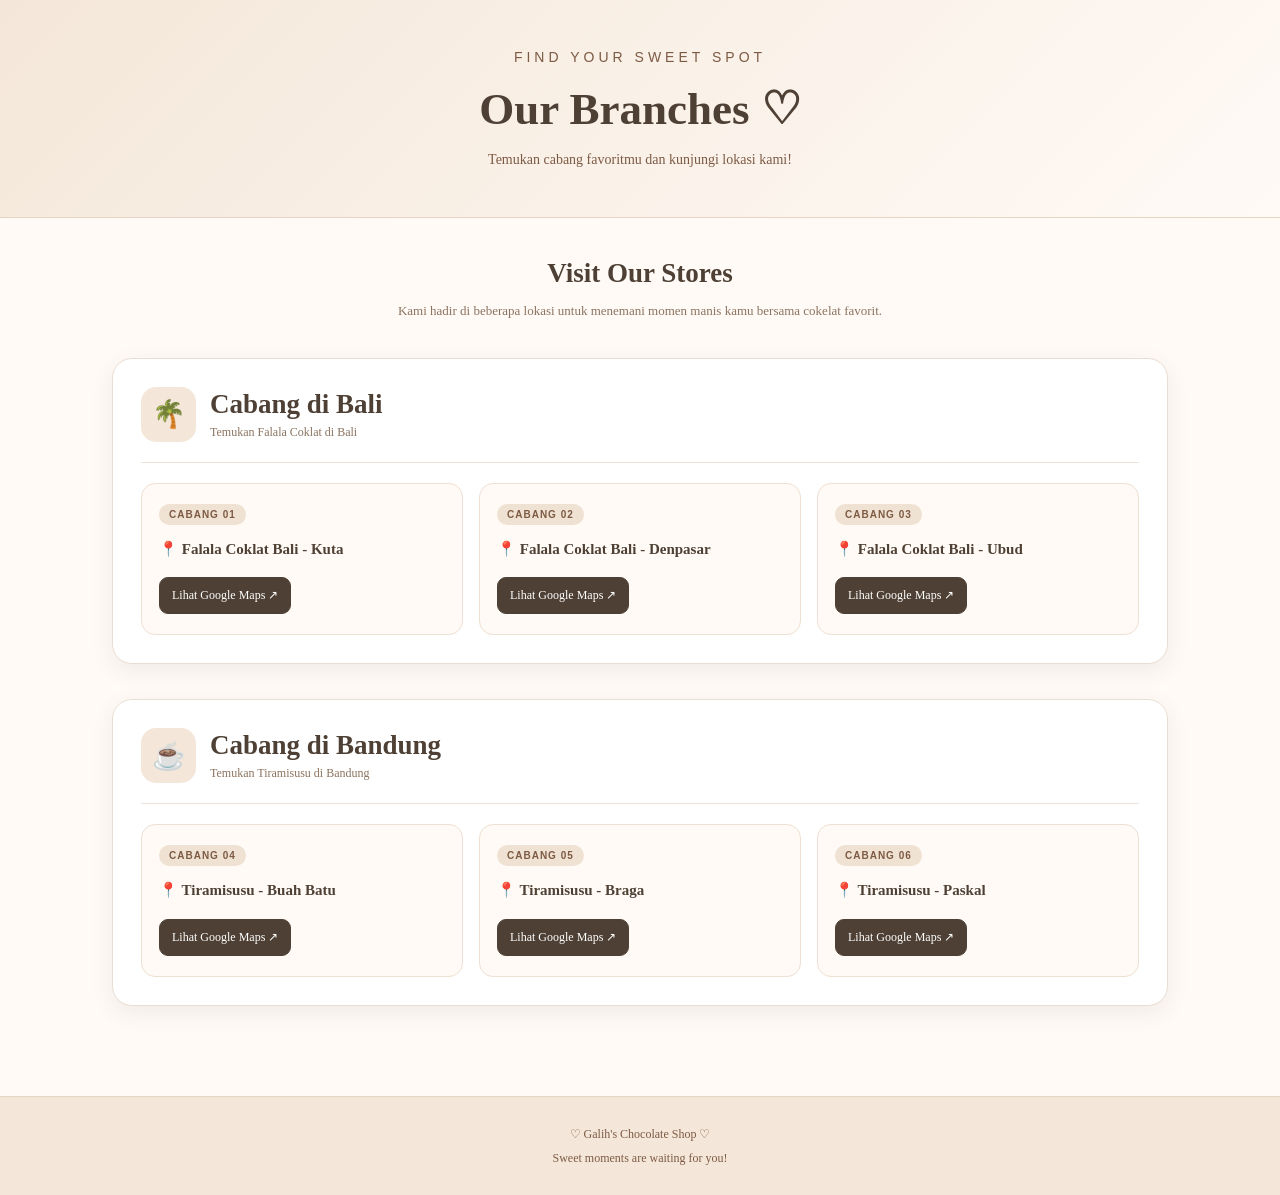
==== cabang.html @ 82112de9 "Add files via upload" ====
<!DOCTYPE html>
<html lang="id">
<head>
    <meta charset="UTF-8">
    <meta name="viewport" content="width=device-width, initial-scale=1.0">

    <title>Cabang | Galih's Chocolate Shop</title>

    <style>
        /* Pengaturan dasar */
        * {
            margin: 0;
            padding: 0;
            box-sizing: border-box;
        }

        body {
            font-family: "Comic Sans MS", cursive;
            background-color: #fffaf6;
            color: #4e4034;
        }

        /* Header */
        .header {
            text-align: center;
            padding: 45px 20px;
            background: linear-gradient(135deg, #f4e7d9, #fffaf6);
            border-bottom: 1px solid #e7d5c3;
        }

        .subtitle {
            font-family: Arial, sans-serif;
            font-size: 11px;
            letter-spacing: 4px;
            color: #8b6b50;
            margin-bottom: 12px;
        }

        .header h1 {
            font-family: "Segoe Script", cursive;
            font-size: clamp(30px, 5vw, 45px);
            color: #4e4034;
            margin-bottom: 12px;
        }

        .header p {
            color: #7d5a44;
            font-size: 14px;
            line-height: 1.8;
        }

        /* Konten utama */
        .container {
            max-width: 1100px;
            margin: auto;
            padding: 40px 22px 55px;
        }

        .section-intro {
            text-align: center;
            margin-bottom: 35px;
        }

        .section-intro h2 {
            font-family: "Segoe Script", cursive;
            font-size: 27px;
            color: #4e4034;
            margin-bottom: 10px;
        }

        .section-intro p {
            color: #8b735f;
            font-size: 13px;
            line-height: 1.8;
        }

        /* Bagian kota */
        .city-section {
            margin-bottom: 35px;
            padding: 28px;
            background-color: #ffffff;
            border: 1px solid #e9ded4;
            border-radius: 20px;
            box-shadow: 0 7px 22px rgba(78, 64, 52, 0.08);
        }

        .city-heading {
            display: flex;
            align-items: center;
            gap: 14px;
            padding-bottom: 20px;
            margin-bottom: 20px;
            border-bottom: 1px solid #eee2d7;
        }

        .city-icon {
            display: flex;
            align-items: center;
            justify-content: center;
            flex-shrink: 0;
            width: 55px;
            height: 55px;
            background-color: #f4e7d9;
            border-radius: 15px;
            font-size: 27px;
        }

        .city-heading h2 {
            font-family: "Segoe Script", cursive;
            font-size: 27px;
            color: #4e4034;
            margin-bottom: 5px;
        }

        .city-heading p {
            font-size: 12px;
            color: #8b735f;
        }

        /* Daftar lokasi */
        .branch-list {
            display: grid;
            grid-template-columns: repeat(3, minmax(0, 1fr));
            gap: 16px;
        }

        .branch-card {
            display: flex;
            flex-direction: column;
            align-items: flex-start;
            padding: 20px 17px;
            background-color: #fffaf6;
            border: 1px solid #eee0d2;
            border-radius: 14px;
            transition: transform 0.3s ease,
                        box-shadow 0.3s ease,
                        background-color 0.3s ease;
        }

        .branch-card:hover {
            transform: translateY(-5px);
            background-color: #fdf4eb;
            box-shadow: 0 8px 18px rgba(78, 64, 52, 0.10);
        }

        .branch-number {
            display: inline-block;
            margin-bottom: 12px;
            padding: 5px 10px;
            background-color: #f0e2d2;
            border-radius: 20px;
            color: #7d5a44;
            font-family: Arial, sans-serif;
            font-size: 10px;
            font-weight: bold;
            letter-spacing: 1px;
        }

        .branch-card h3 {
            font-size: 15px;
            line-height: 1.7;
            color: #4e4034;
            margin-bottom: 15px;
        }

        .map-link {
            display: inline-block;
            margin-top: auto;
            padding: 10px 12px;
            border: 1px solid #4e4034;
            border-radius: 9px;
            background-color: #4e4034;
            color: #ffffff;
            text-align: center;
            text-decoration: none;
            font-size: 12px;
            transition: background-color 0.25s ease,
                        color 0.25s ease;
        }

        .map-link:hover {
            background-color: #fffaf6;
            color: #4e4034;
        }

        /* Footer */
        .footer {
            padding: 25px 15px;
            text-align: center;
            background-color: #f4e7d9;
            border-top: 1px solid #e7d5c3;
            color: #7d5a44;
            font-size: 12px;
            line-height: 2;
        }

        /* Tablet */
        @media (max-width: 800px) {
            .branch-list {
                grid-template-columns: repeat(2, minmax(0, 1fr));
            }

            .city-section {
                padding: 22px;
            }
        }

        /* HP */
        @media (max-width: 520px) {
            .header {
                padding: 35px 15px;
            }

            .subtitle {
                font-size: 10px;
                letter-spacing: 2px;
            }

            .container {
                padding: 28px 14px 40px;
            }

            .section-intro h2 {
                font-size: 23px;
            }

            .city-section {
                padding: 18px 14px;
                border-radius: 16px;
            }

            .city-heading {
                gap: 11px;
            }

            .city-icon {
                width: 45px;
                height: 45px;
                font-size: 23px;
            }

            .city-heading h2 {
                font-size: 22px;
            }

            .branch-list {
                grid-template-columns: 1fr;
                gap: 13px;
            }

            .branch-card {
                padding: 18px;
            }
        }

        @media (prefers-reduced-motion: reduce) {
            *,
            *::before,
            *::after {
                transition: none !important;
            }
        }
    </style>
</head>

<body>

    <!-- Header -->
    <header class="header">
        <p class="subtitle">FIND YOUR SWEET SPOT</p>

        <h1>Our Branches ♡</h1>

        <p>
            Temukan cabang favoritmu dan kunjungi lokasi kami!
        </p>
    </header>

    <main class="container">

        <div class="section-intro">
            <h2>Visit Our Stores</h2>

            <p>
                Kami hadir di beberapa lokasi untuk menemani
                momen manis kamu bersama cokelat favorit.
            </p>
        </div>

        <!-- Cabang Bali -->
        <section class="city-section">

            <div class="city-heading">
                <div class="city-icon">🌴</div>

                <div>
                    <h2>Cabang di Bali</h2>
                    <p>Temukan Falala Coklat di Bali</p>
                </div>
            </div>

            <div class="branch-list">

                <!-- Bali 1 -->
                <article class="branch-card">
                    <span class="branch-number">CABANG 01</span>

                    <h3>📍 Falala Coklat Bali - Kuta</h3>

                    <a class="map-link"
                       href="https://maps.app.goo.gl/uG1GyyKQwK2XAuap6"
                       target="_blank"
                       rel="noopener noreferrer">
                        Lihat Google Maps ↗
                    </a>
                </article>

                <!-- Bali 2 -->
                <article class="branch-card">
                    <span class="branch-number">CABANG 02</span>

                    <h3>📍 Falala Coklat Bali - Denpasar</h3>

                    <a class="map-link"
                       href="https://maps.app.goo.gl/WrsbnuiRZLUyHnQ87"
                       target="_blank"
                       rel="noopener noreferrer">
                        Lihat Google Maps ↗
                    </a>
                </article>

                <!-- Bali 3 -->
                <article class="branch-card">
                    <span class="branch-number">CABANG 03</span>

                    <h3>📍 Falala Coklat Bali - Ubud</h3>

                    <a class="map-link"
                       href="https://maps.app.goo.gl/XQPatZxzMfopbtZs8"
                       target="_blank"
                       rel="noopener noreferrer">
                        Lihat Google Maps ↗
                    </a>
                </article>

            </div>
        </section>

        <!-- Cabang Bandung -->
        <section class="city-section">

            <div class="city-heading">
                <div class="city-icon">☕</div>

                <div>
                    <h2>Cabang di Bandung</h2>
                    <p>Temukan Tiramisusu di Bandung</p>
                </div>
            </div>

            <div class="branch-list">

                <!-- Bandung 1 -->
                <article class="branch-card">
                    <span class="branch-number">CABANG 04</span>

                    <h3>📍 Tiramisusu - Buah Batu</h3>

                    <a class="map-link"
                       href="https://maps.app.goo.gl/35EmjSanVdtgCQKR7"
                       target="_blank"
                       rel="noopener noreferrer">
                        Lihat Google Maps ↗
                    </a>
                </article>

                <!-- Bandung 2 -->
                <article class="branch-card">
                    <span class="branch-number">CABANG 05</span>

                    <h3>📍 Tiramisusu - Braga</h3>

                    <a class="map-link"
                       href="https://maps.app.goo.gl/CmzLz3PfpLSEzAH4A"
                       target="_blank"
                       rel="noopener noreferrer">
                        Lihat Google Maps ↗
                    </a>
                </article>

                <!-- Bandung 3 -->
                <article class="branch-card">
                    <span class="branch-number">CABANG 06</span>

                    <h3>📍 Tiramisusu - Paskal</h3>

                    <a class="map-link"
                       href="https://maps.app.goo.gl/EutdGB9QgrLjX6qY7"
                       target="_blank"
                       rel="noopener noreferrer">
                        Lihat Google Maps ↗
                    </a>
                </article>

            </div>
        </section>

    </main>

    <!-- Footer -->
    <footer class="footer">
        <p>♡ Galih's Chocolate Shop ♡</p>
        <p>Sweet moments are waiting for you!</p>
    </footer>

</body>
</html>
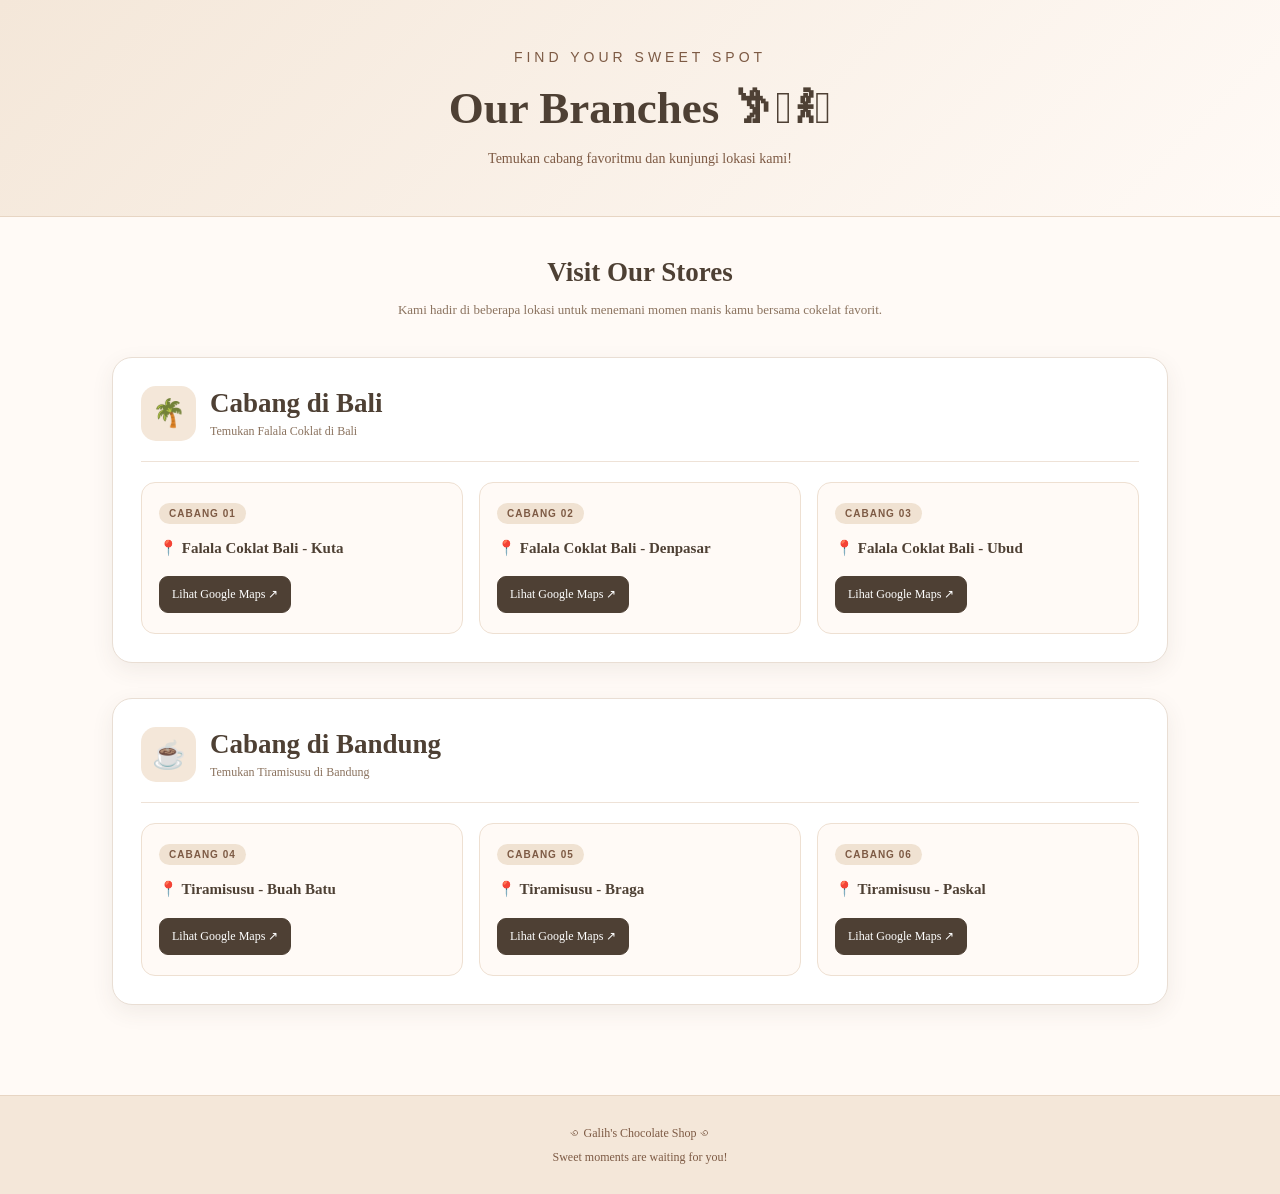
==== commit 6da33221: "Update cabang.html" ====
--- a/cabang.html
+++ b/cabang.html
@@ -270,7 +270,7 @@
     <header class="header">
         <p class="subtitle">FIND YOUR SWEET SPOT</p>
 
-        <h1>Our Branches ♡</h1>
+        <h1>Our Branches 𐦂𖨆𐀪𖠋</h1>
 
         <p>
             Temukan cabang favoritmu dan kunjungi lokasi kami!
@@ -410,7 +410,7 @@
 
     <!-- Footer -->
     <footer class="footer">
-        <p>♡ Galih's Chocolate Shop ♡</p>
+        <p>꩜ Galih's Chocolate Shop ꩜</p>
         <p>Sweet moments are waiting for you!</p>
     </footer>
 
